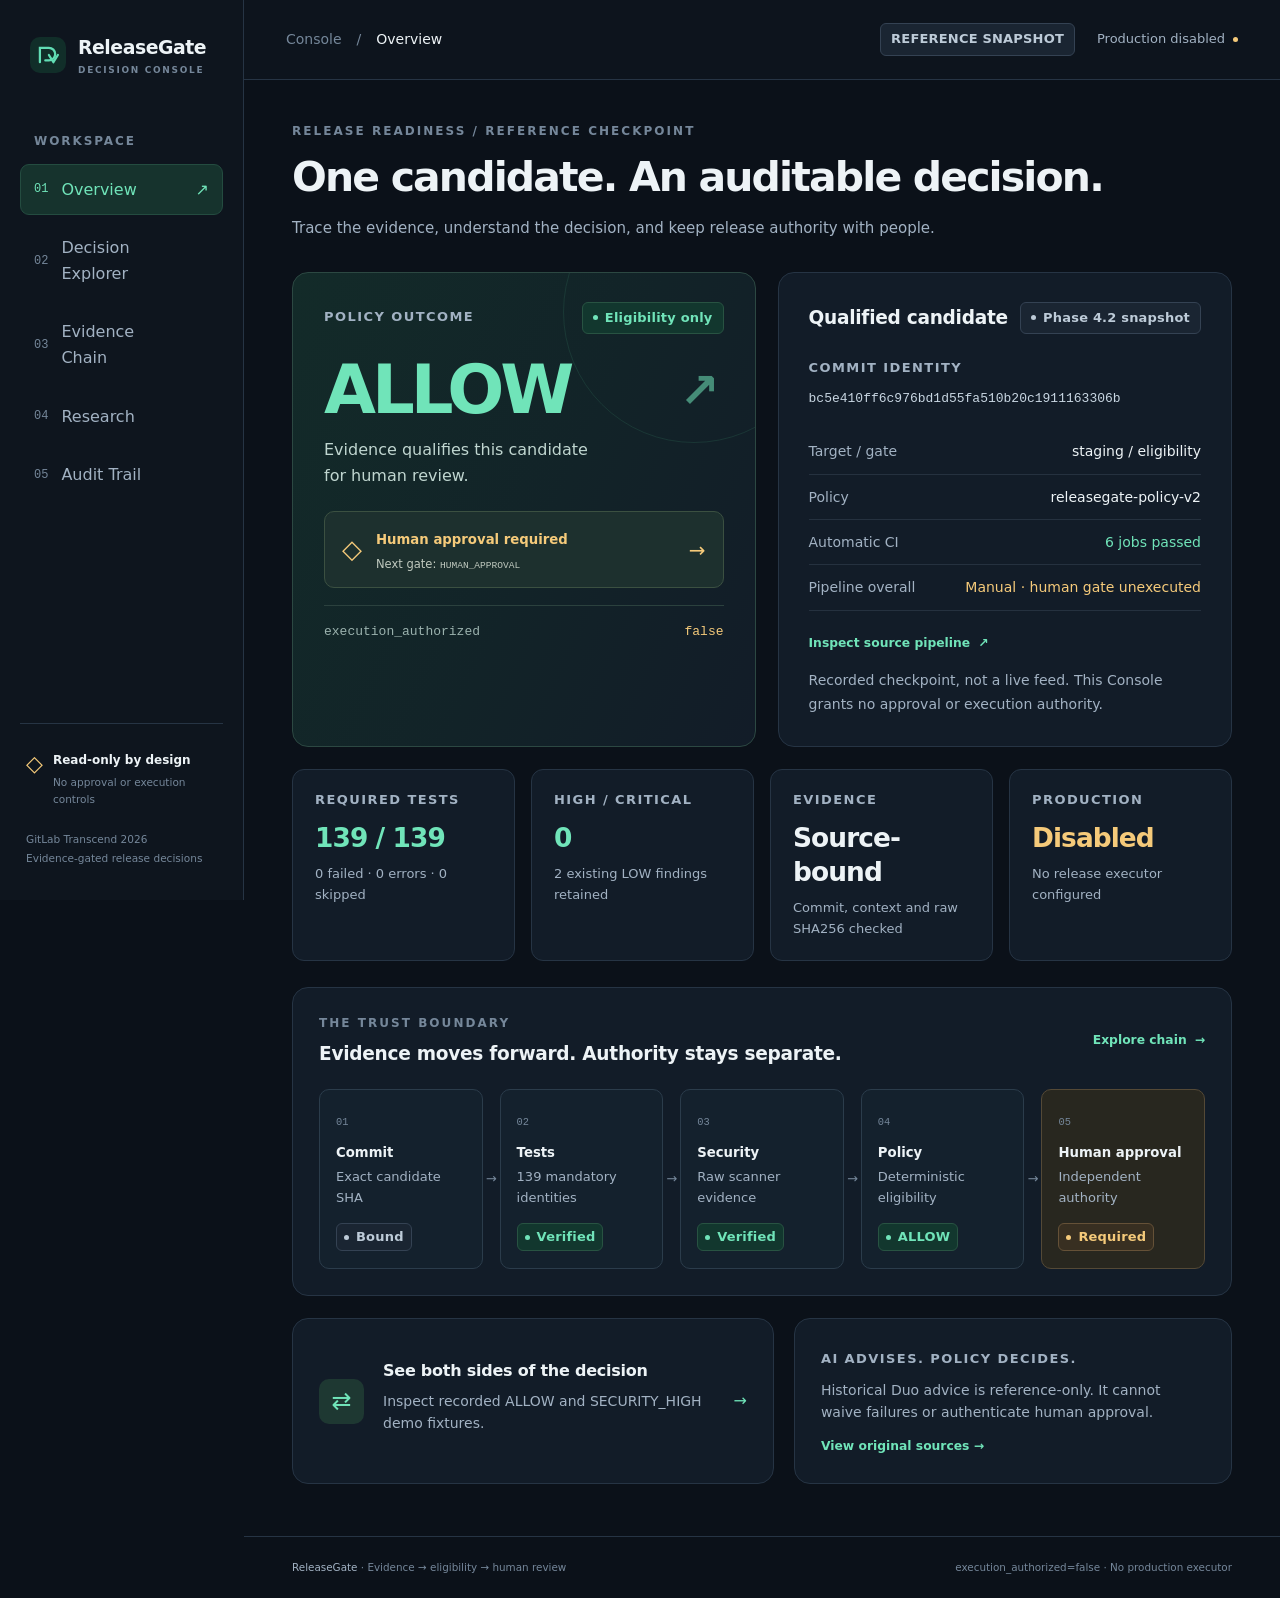
==== index.html @ 606addf7 "Publish reviewed read-only ReleaseGate static console" ====
<!doctype html>
<html lang="en"><head><meta charset="utf-8"><meta name="viewport" content="width=device-width, initial-scale=1"><meta name="color-scheme" content="dark"><meta name="description" content="ReleaseGate read-only DevSecOps Decision Console. Evidence, eligibility and human authority remain separate."><meta http-equiv="Content-Security-Policy" content="default-src &#x27;none&#x27;; script-src &#x27;self&#x27;; style-src &#x27;self&#x27;; img-src &#x27;self&#x27;; font-src &#x27;none&#x27;; connect-src &#x27;none&#x27;; object-src &#x27;none&#x27;; base-uri &#x27;none&#x27;; form-action &#x27;none&#x27;; frame-src &#x27;none&#x27;"><meta name="referrer" content="no-referrer"><title>Overview · ReleaseGate</title><link rel="icon" href="assets/mark.svg" type="image/svg+xml"><link rel="stylesheet" href="assets/console.css"><script src="assets/console.js" defer></script></head>
<body><a class="skip-link" href="#main-content">Skip to content</a><div class="app-shell"><aside class="sidebar" id="console-navigation"><a class="brand" href="index.html" aria-label="ReleaseGate overview"><img src="assets/mark.svg" alt="" width="36" height="36"><span>ReleaseGate<small>DECISION CONSOLE</small></span></a><p class="nav-label">WORKSPACE</p><nav aria-label="Primary navigation"><a href="index.html" aria-current="page"><span class="nav-number">01</span><span>Overview</span><span class="nav-arrow" aria-hidden="true">↗</span></a><a href="decision-explorer.html" ><span class="nav-number">02</span><span>Decision Explorer</span><span class="nav-arrow" aria-hidden="true">↗</span></a><a href="evidence-chain.html" ><span class="nav-number">03</span><span>Evidence Chain</span><span class="nav-arrow" aria-hidden="true">↗</span></a><a href="research.html" ><span class="nav-number">04</span><span>Research</span><span class="nav-arrow" aria-hidden="true">↗</span></a><a href="audit-trail.html" ><span class="nav-number">05</span><span>Audit Trail</span><span class="nav-arrow" aria-hidden="true">↗</span></a></nav><div class="sidebar-bottom"><div class="readonly-mark"><span aria-hidden="true">◇</span><div><strong>Read-only by design</strong><p>No approval or execution controls</p></div></div><p class="sidebar-caption">GitLab Transcend 2026<br>Evidence-gated release decisions</p></div></aside><div class="workspace"><header class="topbar"><button class="menu-button" aria-expanded="false" aria-controls="console-navigation" aria-label="Toggle navigation">☰</button><p><span>Console</span><span class="crumb-separator">/</span>Overview</p><div class="topbar-status"><span class="pill neutral">REFERENCE SNAPSHOT</span><span class="topbar-boundary">Production disabled <span class="status-dot pending" aria-hidden="true"></span></span></div></header><main id="main-content" tabindex="-1"><header class="page-heading"><p class="eyebrow">RELEASE READINESS / REFERENCE CHECKPOINT</p><h1>One candidate. An auditable decision.</h1><p class="lead">Trace the evidence, understand the decision, and keep release authority with people.</p></header>
    <div class="hero-grid">
      <section class="panel decision-hero"><div class="panel-top"><span class="label">POLICY OUTCOME</span><span class="pill allow"><span class="status-dot" aria-hidden="true"></span>Eligibility only</span></div>
        <div class="decision-word allow-text">ALLOW<span class="decision-symbol" aria-hidden="true">↗</span></div>
        <p class="hero-summary">Evidence qualifies this candidate<br>for human review.</p>
        <div class="gate-callout"><span class="gate-icon" aria-hidden="true">◇</span><div><strong>Human approval required</strong><p>Next gate: <code>HUMAN_APPROVAL</code></p></div><span class="gate-arrow" aria-hidden="true">→</span></div>
        <div class="code-line"><span>execution_authorized</span><strong>false</strong></div>
      </section>
      <section class="panel candidate-panel"><div class="panel-top"><h2>Qualified candidate</h2><span class="pill neutral"><span class="status-dot" aria-hidden="true"></span>Phase 4.2 snapshot</span></div>
        <p class="label spaced">COMMIT IDENTITY</p><code class="commit">bc5e410ff6c976bd1d55fa510b20c1911163306b</code>
        <dl class="facts"><div><dt>Target / gate</dt><dd>staging / eligibility</dd></div><div><dt>Policy</dt><dd>releasegate-policy-v2</dd></div><div><dt>Automatic CI</dt><dd class="allow-text">6 jobs passed</dd></div><div><dt>Pipeline overall</dt><dd class="pending-text">Manual · human gate unexecuted</dd></div></dl>
        <a class="text-link" href="https://gitlab.com/gitlab-ai-hackathon/transcend-october-2026/43343080/showcase/-/pipelines/2983447020" target="_blank" rel="noopener noreferrer">Inspect source pipeline <span aria-hidden="true">↗</span></a>
        <p class="source-note">Recorded checkpoint, not a live feed. This Console grants no approval or execution authority.</p>
      </section>
    </div>
    <div class="metrics-grid"><article class="metric allow"><p class="label">REQUIRED TESTS</p><p class="metric-value">139 / 139</p><p class="muted">0 failed · 0 errors · 0 skipped</p></article><article class="metric allow"><p class="label">HIGH / CRITICAL</p><p class="metric-value">0</p><p class="muted">2 existing LOW findings retained</p></article><article class="metric "><p class="label">EVIDENCE</p><p class="metric-value">Source-bound</p><p class="muted">Commit, context and raw SHA256 checked</p></article><article class="metric pending"><p class="label">PRODUCTION</p><p class="metric-value">Disabled</p><p class="muted">No release executor configured</p></article></div>
    <section class="panel"><div class="section-heading"><div><p class="eyebrow">THE TRUST BOUNDARY</p><h2>Evidence moves forward. Authority stays separate.</h2></div><a class="text-link" href="evidence-chain.html">Explore chain <span aria-hidden="true">→</span></a></div><ol class="chain"><li class="chain-step neutral"><span class="step-number">01</span><h3>Commit</h3><p>Exact candidate SHA</p><span class="pill neutral"><span class="status-dot" aria-hidden="true"></span>Bound</span></li><li class="chain-step allow"><span class="step-number">02</span><h3>Tests</h3><p>139 mandatory identities</p><span class="pill allow"><span class="status-dot" aria-hidden="true"></span>Verified</span></li><li class="chain-step allow"><span class="step-number">03</span><h3>Security</h3><p>Raw scanner evidence</p><span class="pill allow"><span class="status-dot" aria-hidden="true"></span>Verified</span></li><li class="chain-step allow"><span class="step-number">04</span><h3>Policy</h3><p>Deterministic eligibility</p><span class="pill allow"><span class="status-dot" aria-hidden="true"></span>ALLOW</span></li><li class="chain-step pending"><span class="step-number">05</span><h3>Human approval</h3><p>Independent authority</p><span class="pill pending"><span class="status-dot" aria-hidden="true"></span>Required</span></li></ol></section>
    <div class="bottom-grid"><a class="feature-link panel" href="decision-explorer.html"><span class="small-symbol" aria-hidden="true">⇄</span><div><h2>See both sides of the decision</h2><p>Inspect recorded ALLOW and SECURITY_HIGH demo fixtures.</p></div><span aria-hidden="true">→</span></a><aside class="panel quiet-panel"><span class="label">AI ADVISES. POLICY DECIDES.</span><p>Historical Duo advice is reference-only. It cannot waive failures or authenticate human approval.</p><a class="text-link" href="audit-trail.html">View original sources →</a></aside></div></main><footer class="footer"><p><strong>ReleaseGate</strong> · Evidence → eligibility → human review</p><p>execution_authorized=false · No production executor</p></footer></div></div><noscript><p class="noscript-note">JavaScript is disabled. Both demo cases remain available; all page links and evidence are readable.</p></noscript></body></html>
---- assets/console.css ----
@charset "UTF-8";
:root {
  color-scheme: dark;
  --canvas: #0b1119;
  --sidebar: #0e151e;
  --panel: #121c28;
  --panel-raised: #172332;
  --border: #263444;
  --text: #edf3f6;
  --muted: #a2b2c3;
  --subtle: #75879a;
  --emerald: #70e4b9;
  --emerald-bg: #12372e;
  --rose: #ff9aa9;
  --rose-bg: #3a202b;
  --amber: #f5ca7a;
  --amber-bg: #382f21;
  --focus: #a5f4d7;
  --radius: 16px;
  font-family: "Segoe UI Variable", "Segoe UI", system-ui, sans-serif;
  font-size: 16px;
}
* {
  box-sizing: border-box;
}
body {
  margin: 0;
  background: var(--canvas);
  color: var(--text);
  line-height: 1.6;
}
a {
  color: inherit;
  text-decoration: none;
}
button {
  font: inherit;
}
button,
a {
  -webkit-tap-highlight-color: transparent;
}
button {
  cursor: pointer;
}
img {
  max-width: 100%;
}
code {
  font-family: "Cascadia Code", Consolas, monospace;
  font-size: 0.83em;
  overflow-wrap: anywhere;
}
h1,
h2,
h3,
p {
  margin: 0;
}
h1 {
  font-size: clamp(2rem, 3.2vw, 3.25rem);
  line-height: 1.15;
  letter-spacing: -0.045em;
  font-weight: 650;
}
h2 {
  font-size: 1.16rem;
  line-height: 1.4;
  letter-spacing: -0.015em;
  font-weight: 600;
}
h3 {
  font-size: 1rem;
  font-weight: 600;
}
p {
  overflow-wrap: anywhere;
}
a:focus-visible,
button:focus-visible,
summary:focus-visible,
[tabindex]:focus-visible {
  outline: 3px solid var(--focus);
  outline-offset: 5px;
  border-radius: 5px;
}
[hidden] {
  display: none !important;
}
.sr-only {
  position: absolute;
  width: 1px;
  height: 1px;
  padding: 0;
  overflow: hidden;
  clip: rect(0, 0, 0, 0);
  white-space: nowrap;
  border: 0;
}
.skip-link {
  position: fixed;
  top: -100px;
  left: 20px;
  padding: 12px 20px;
  background: var(--emerald);
  color: #071e17;
  z-index: 100;
}
.skip-link:focus {
  top: 16px;
}
.app-shell {
  display: grid;
  grid-template-columns: 244px minmax(0, 1fr);
  min-height: 100vh;
}
.sidebar {
  background: var(--sidebar);
  border-right: 1px solid var(--border);
  position: fixed;
  width: 244px;
  height: 100vh;
  display: flex;
  flex-direction: column;
  padding: 32px 20px;
  z-index: 20;
}
.brand {
  display: flex;
  align-items: center;
  gap: 12px;
  padding: 0 10px;
  font-size: 1.18rem;
  font-weight: 650;
  letter-spacing: -0.025em;
}
.brand small {
  display: block;
  font-size: 0.56rem;
  letter-spacing: 0.19em;
  color: var(--subtle);
  font-weight: 600;
  margin-top: 1px;
}
.nav-label {
  font-size: 0.65rem;
  font-weight: 650;
  letter-spacing: 0.16em;
  color: var(--subtle);
  margin: 54px 14px 13px;
}
.sidebar nav {
  display: grid;
  gap: 7px;
}
.sidebar nav a {
  display: flex;
  align-items: center;
  gap: 13px;
  padding: 12px 13px;
  border: 1px solid transparent;
  border-radius: 9px;
  font-size: 0.88rem;
  color: var(--muted);
  transition:
    background 0.16s ease,
    color 0.16s ease;
}
.nav-number {
  font:
    11px "Cascadia Code",
    Consolas,
    monospace;
  color: var(--subtle);
}
.nav-arrow {
  margin-left: auto;
  opacity: 0;
}
.sidebar nav a:hover {
  background: #182330;
  color: var(--text);
}
.sidebar nav a[aria-current="page"] {
  background: #16332d;
  border-color: #244c40;
  color: var(--emerald);
}
.sidebar nav a[aria-current="page"] .nav-number {
  color: var(--emerald);
}
.sidebar nav a[aria-current="page"] .nav-arrow {
  opacity: 1;
}
.sidebar-bottom {
  margin-top: auto;
}
.readonly-mark {
  display: flex;
  gap: 10px;
  border-top: 1px solid var(--border);
  padding: 22px 6px;
}
.readonly-mark > span {
  font-size: 22px;
  color: var(--amber);
}
.readonly-mark strong {
  font-size: 0.75rem;
  font-weight: 550;
}
.readonly-mark p {
  font-size: 0.66rem;
  color: var(--subtle);
  margin-top: 3px;
}
.sidebar-caption {
  font-size: 0.66rem;
  line-height: 1.8;
  color: var(--subtle);
  padding: 0 6px;
}
.workspace {
  grid-column: 2;
  min-width: 0;
}
.topbar {
  height: 80px;
  padding: 0 42px;
  border-bottom: 1px solid var(--border);
  display: flex;
  align-items: center;
  justify-content: space-between;
  gap: 12px;
  font-size: 0.8rem;
  background: #0d141d;
}
.topbar > p {
  display: flex;
  gap: 15px;
  align-items: center;
  white-space: nowrap;
}
.topbar > p > span:first-child,
.crumb-separator {
  color: var(--subtle);
}
.topbar-status {
  display: flex;
  align-items: center;
  gap: 22px;
}
.topbar-boundary {
  display: flex;
  align-items: center;
  gap: 8px;
  color: var(--muted);
  font-size: 0.72rem;
}
.menu-button {
  display: none;
}
main {
  max-width: 1600px;
  margin: auto;
  padding: 42px 48px 52px;
}
.page-heading {
  margin-bottom: 30px;
}
.eyebrow {
  font-size: 0.63rem;
  font-weight: 650;
  letter-spacing: 0.17em;
  color: var(--subtle);
  margin-bottom: 13px;
}
.lead {
  max-width: 830px;
  color: var(--muted);
  margin-top: 14px;
  font-size: 0.94rem;
  line-height: 1.75;
}
.label {
  font-size: 0.66rem;
  font-weight: 650;
  letter-spacing: 0.11em;
  color: var(--muted);
}
.muted {
  color: var(--muted);
  font-size: 0.75rem;
}
.pill {
  display: inline-flex;
  gap: 7px;
  align-items: center;
  font-size: 0.64rem;
  line-height: 1.4;
  font-weight: 600;
  padding: 6px 10px;
  border: 1px solid #354354;
  border-radius: 6px;
  white-space: nowrap;
  letter-spacing: 0.015em;
}
.pill.neutral {
  background: #1a2532;
  color: #bdcbd8;
  border-color: #344253;
}
.pill.allow {
  background: var(--emerald-bg);
  color: var(--emerald);
  border-color: #285342;
}
.pill.deny {
  background: var(--rose-bg);
  color: var(--rose);
  border-color: #68404e;
}
.pill.pending {
  background: var(--amber-bg);
  color: var(--amber);
  border-color: #655137;
}
.status-dot {
  width: 5px;
  height: 5px;
  border-radius: 50%;
  background: currentColor;
  display: inline-block;
  flex: none;
}
.status-dot.pending {
  color: var(--amber);
}
.panel {
  background: var(--panel);
  border: 1px solid var(--border);
  border-radius: var(--radius);
  padding: 26px;
  min-width: 0;
}
.panel-top {
  display: flex;
  gap: 12px;
  align-items: center;
  justify-content: space-between;
}
.hero-grid {
  display: grid;
  grid-template-columns: 1.02fr 1fr;
  gap: 22px;
  margin-bottom: 22px;
}
.decision-hero {
  position: relative;
  overflow: hidden;
  background: linear-gradient(115deg, #132b29 0%, #122328 55%, #121c28 100%);
  border-color: #2c4842;
  padding: 29px 31px;
}
.decision-hero:after {
  content: "";
  position: absolute;
  right: -70px;
  top: -92px;
  width: 260px;
  height: 260px;
  border: 1px solid #255046;
  border-radius: 50%;
  pointer-events: none;
  opacity: 0.45;
}
.decision-word {
  font-size: 4.2rem;
  line-height: 1.15;
  letter-spacing: -0.06em;
  font-weight: 650;
  margin: 18px 0 8px;
  display: flex;
  align-items: center;
  justify-content: space-between;
}
.decision-symbol {
  font-size: 3rem;
  opacity: 0.55;
  margin-right: 8px;
}
.allow-text {
  color: var(--emerald);
}
.deny-text {
  color: var(--rose);
}
.pending-text {
  color: var(--amber);
}
.hero-summary {
  font-size: 1rem;
  color: #c0d6d0;
  line-height: 1.6;
}
.gate-callout {
  margin-top: 23px;
  display: flex;
  gap: 14px;
  align-items: center;
  background: #1d302e;
  border: 1px solid #3b5041;
  border-radius: 10px;
  padding: 14px 17px;
}
.gate-icon {
  font-size: 26px;
  color: var(--amber);
}
.gate-callout strong {
  font-size: 0.83rem;
  color: var(--amber);
  font-weight: 550;
}
.gate-callout p {
  font-size: 0.72rem;
  color: #c0c9bf;
  margin-top: 3px;
}
.gate-arrow {
  margin-left: auto;
  color: var(--amber);
  font-size: 20px;
}
.code-line {
  margin-top: 17px;
  padding-top: 16px;
  border-top: 1px solid #2b413e;
  display: flex;
  justify-content: space-between;
  gap: 12px;
  font-family: "Cascadia Code", Consolas, monospace;
  font-size: 0.69rem;
  overflow-wrap: anywhere;
}
.code-line span {
  color: #9bb2ae;
}
.code-line strong {
  font-weight: 500;
  color: var(--amber);
}
.candidate-panel {
  padding: 29px 30px;
}
.spaced {
  margin-top: 24px;
}
.commit {
  display: block;
  font-size: 0.72rem;
  color: #c8d6e2;
  line-height: 1.9;
  overflow-wrap: anywhere;
  margin-top: 8px;
}
.facts {
  margin: 18px 0;
}
.facts > div {
  display: flex;
  justify-content: space-between;
  gap: 18px;
  border-bottom: 1px solid #25313f;
  padding: 11px 0;
  font-size: 0.78rem;
}
.facts dt {
  color: var(--muted);
}
.facts dd {
  margin: 0;
  text-align: right;
  max-width: 65%;
  overflow-wrap: anywhere;
}
.text-link {
  display: inline-flex;
  align-items: center;
  gap: 8px;
  font-size: 0.77rem;
  color: var(--emerald);
  font-weight: 550;
}
.text-link:hover {
  text-decoration: underline;
  text-underline-offset: 4px;
}
.source-note {
  font-size: 0.69rem;
  color: var(--muted);
  line-height: 1.8;
  margin-top: 15px;
  overflow-wrap: anywhere;
}
.metrics-grid {
  display: grid;
  grid-template-columns: repeat(4, minmax(0, 1fr));
  gap: 16px;
  margin-bottom: 26px;
}
.metric {
  background: var(--panel);
  border: 1px solid var(--border);
  border-radius: 12px;
  padding: 20px 22px;
  min-width: 0;
}
.metric-value {
  font-size: 1.65rem;
  line-height: 1.3;
  letter-spacing: -0.035em;
  font-weight: 600;
  margin: 10px 0 9px;
}
.metric.allow .metric-value {
  color: var(--emerald);
}
.metric.pending .metric-value {
  color: var(--amber);
}
.metric .muted {
  font-size: 0.68rem;
}
.section-heading {
  display: flex;
  justify-content: space-between;
  align-items: center;
  gap: 18px;
  margin-bottom: 22px;
}
.section-heading .eyebrow {
  margin-bottom: 8px;
}
.chain {
  list-style: none;
  display: grid;
  grid-template-columns: repeat(5, minmax(0, 1fr));
  gap: 17px;
  padding: 0;
  margin: 0;
}
.chain-step {
  position: relative;
  padding: 17px 16px;
  border: 1px solid #2b3c4b;
  border-radius: 10px;
  background: #14212d;
}
.chain-step:not(:last-child):after {
  content: "→";
  position: absolute;
  right: -15px;
  top: 50%;
  transform: translateY(-50%);
  color: var(--subtle);
  font-size: 13px;
}
.chain-step.pending {
  background: #28271f;
  border-color: #544936;
}
.step-number {
  font-size: 0.65rem;
  font-family: Consolas, monospace;
  color: var(--subtle);
}
.chain-step h3 {
  font-size: 0.83rem;
  margin: 9px 0 4px;
}
.chain-step p {
  font-size: 0.65rem;
  color: var(--muted);
  line-height: 1.6;
  margin-bottom: 13px;
  min-height: 2.2em;
}
.chain-step .pill {
  padding: 4px 7px;
  font-size: 0.58rem;
}
.bottom-grid {
  display: grid;
  grid-template-columns: 1.1fr 1fr;
  gap: 20px;
  margin-top: 22px;
}
.feature-link {
  display: flex;
  gap: 19px;
  align-items: center;
  transition: border-color 0.16s;
}
.feature-link:hover {
  border-color: #4b7366;
}
.feature-link h2 {
  font-size: 1rem;
}
.feature-link p,
.quiet-panel p {
  font-size: 0.75rem;
  color: var(--muted);
  margin: 8px 0;
}
.feature-link > span:last-child {
  margin-left: auto;
  color: var(--emerald);
}
.small-symbol {
  width: 45px;
  height: 45px;
  border-radius: 10px;
  display: grid;
  place-items: center;
  background: #1e3832;
  color: var(--emerald);
  font-size: 24px;
  flex: none;
}
.quiet-panel .text-link {
  margin-top: 4px;
}
.footer {
  max-width: 1600px;
  margin: auto;
  padding: 22px 48px;
  border-top: 1px solid var(--border);
  display: flex;
  justify-content: space-between;
  gap: 20px;
  font-size: 0.65rem;
  color: var(--subtle);
}
.footer strong {
  color: var(--muted);
  font-weight: 500;
}
.case-navigation {
  display: grid;
  grid-template-columns: 1fr 1fr;
  gap: 16px;
  margin-bottom: 22px;
}
.case-choice {
  display: flex;
  align-items: center;
  gap: 16px;
  padding: 18px 22px;
  border-radius: 12px;
  background: var(--panel);
  border: 1px solid var(--border);
  transition: border-color 0.16s;
}
.case-choice:hover {
  border-color: #668879;
}
.case-choice[aria-current="true"] {
  border-color: var(--emerald);
  background: #163029;
}
.case-choice[data-case-link="negative"][aria-current="true"] {
  border-color: #d98094;
  background: #2a202a;
}
.case-choice > span:nth-child(2) {
  display: flex;
  flex-direction: column;
  gap: 3px;
}
.case-choice strong {
  font-size: 0.87rem;
  font-weight: 550;
}
.case-choice small {
  color: var(--muted);
  font-size: 0.71rem;
}
.case-choice .pill {
  margin-left: auto;
  font-size: 0.58rem;
}
.case-choice-icon {
  font-size: 28px;
}
.fixture-banner {
  padding: 12px 18px;
  background: #28271f;
  border: 1px solid #574a34;
  border-radius: 9px;
  display: flex;
  align-items: center;
  gap: 18px;
  font-size: 0.73rem;
  margin-bottom: 22px;
  color: #d0c5b1;
}
.fixture-banner strong {
  color: var(--amber);
  font-size: 0.63rem;
  letter-spacing: 0.1em;
  flex: none;
}
.case-verdict .decision-word {
  margin: 13px 0;
}
.case-verdict.allow {
  border-color: #2b5f4e;
  background: linear-gradient(130deg, #17322c, #121c28);
}
.case-verdict.deny {
  border-color: #69404d;
  background: linear-gradient(130deg, #34212b, #151e29);
}
.reason-list {
  padding-left: 20px;
  margin: 17px 0;
  color: var(--muted);
  font-size: 0.83rem;
}
.detail-grid {
  display: grid;
  grid-template-columns: 1.4fr 1fr;
  gap: 22px;
  margin-bottom: 22px;
}
.table-wrap {
  overflow-x: auto;
  margin-top: 16px;
}
table {
  width: 100%;
  border-collapse: collapse;
  text-align: left;
  font-size: 0.78rem;
}
caption {
  text-align: left;
  font-size: 0.68rem;
  color: var(--subtle);
  margin-bottom: 14px;
}
th {
  color: var(--muted);
  font-size: 0.64rem;
  font-weight: 600;
  letter-spacing: 0.06em;
  text-transform: uppercase;
}
td,
th {
  padding: 14px 10px;
  border-bottom: 1px solid #283443;
}
td:first-child,
th:first-child {
  padding-left: 0;
}
td:last-child,
th:last-child {
  padding-right: 0;
}
.severity {
  font-size: 0.6rem;
  letter-spacing: 0.08em;
  font-weight: 600;
}
.severity.deny {
  color: var(--rose);
}
.severity.pending {
  color: var(--amber);
}
.file-cell code {
  display: block;
  max-width: 350px;
}
.file-cell > span {
  font-size: 0.64rem;
  color: var(--subtle);
}
.boundary-panel {
  border-color: #554a36;
  background: linear-gradient(120deg, #26261f, #161e26);
}
.boundary-mark {
  font-size: 30px;
  color: var(--amber);
  display: block;
  margin-bottom: 10px;
}
.boundary-panel h2 {
  font-size: 1.4rem;
  margin-bottom: 14px;
}
.boundary-panel > p:not(.eyebrow) {
  font-size: 0.83rem;
  line-height: 1.9;
  color: #c6c4b8;
  margin-bottom: 17px;
}
.boundary-panel .code-line {
  margin: 20px 0;
  border-color: #484736;
}
.binding-list {
  margin: 22px 0 0;
}
.binding-list > div {
  padding: 15px 0;
  border-top: 1px solid var(--border);
}
.binding-list dt {
  color: var(--muted);
  font-size: 0.72rem;
}
.binding-list dd {
  margin: 7px 0 0;
  font-size: 0.83rem;
  overflow-wrap: anywhere;
}
.binding-list code {
  font-size: 0.76rem;
}
.chain-feature {
  margin-bottom: 22px;
  padding: 30px;
}
.chain-feature .chain-step {
  padding: 24px 20px;
}
.chain-feature .chain-step h3 {
  font-size: 1rem;
}
.chain-feature .chain-step p {
  font-size: 0.74rem;
}
.boundary-divider {
  display: grid;
  grid-template-columns: 4fr 1fr;
  gap: 18px;
  color: var(--muted);
  font-size: 0.65rem;
  margin-top: 23px;
}
.boundary-divider span {
  padding-top: 12px;
  border-top: 1px solid #35554c;
}
.boundary-divider span:last-child {
  color: var(--amber);
  border-color: #695538;
}
.rule-grid {
  display: grid;
  grid-template-columns: repeat(3, minmax(0, 1fr));
  gap: 28px;
  margin-top: 24px;
}
.rule-grid article > span {
  font-size: 0.61rem;
  letter-spacing: 0.1em;
}
.rule-grid h3 {
  margin: 9px 0;
}
.rule-grid p {
  font-size: 0.78rem;
  color: var(--muted);
}
.research-metrics {
  display: grid;
  grid-template-columns: repeat(5, minmax(0, 1fr));
  gap: 16px;
  margin-bottom: 22px;
}
.research-limit {
  display: flex;
  align-items: flex-start;
  gap: 16px;
  padding: 19px 23px;
  border: 1px solid #5c503a;
  border-radius: 10px;
  background: #26251f;
  margin-bottom: 24px;
  font-size: 0.8rem;
  color: #c9c4b6;
}
.research-limit > span {
  color: var(--amber);
  font-size: 20px;
}
.research-limit strong {
  color: #f0d49e;
  font-weight: 550;
}
.scenario-table {
  font-size: 0.75rem;
}
.scenario-table td:first-child {
  font-weight: 500;
}
.row-index {
  color: var(--subtle);
  font-size: 0.65rem;
  margin-right: 17px;
  font-family: Consolas, monospace;
}
.scenario-table td:nth-child(3) {
  color: var(--muted);
  font-size: 0.68rem;
}
.scenario-table td:last-child {
  white-space: nowrap;
}
.scenario-table td:last-child > strong {
  font-size: 0.7rem;
  font-weight: 500;
  color: var(--emerald);
}
.result-track {
  display: inline-block;
  width: 64px;
  height: 4px;
  background: #253c34;
  border-radius: 4px;
  vertical-align: middle;
  margin-right: 14px;
}
.result-track i {
  display: block;
  width: 100%;
  height: 100%;
  background: #67d6ae;
  border-radius: 4px;
}
.provenance-panel {
  margin-top: 22px;
}
.audit-grid {
  display: grid;
  grid-template-columns: 1fr 1fr;
  gap: 22px;
  margin-bottom: 22px;
}
.audit-card {
  display: flex;
  flex-direction: column;
  align-items: flex-start;
}
.audit-card > p:not(.eyebrow) {
  font-size: 0.83rem;
  color: var(--muted);
  margin: 14px 0 22px;
  max-width: 550px;
}
.audit-card .text-link {
  margin-top: auto;
}
.merge-grid {
  display: grid;
  grid-template-columns: 1fr 1fr;
  gap: 40px;
}
.merge-grid > article {
  display: flex;
  gap: 18px;
  min-width: 0;
}
.merge-grid > article > div {
  min-width: 0;
}
.source-logo {
  display: grid;
  place-items: center;
  background: #22303e;
  border: 1px solid #344454;
  border-radius: 9px;
  width: 40px;
  height: 40px;
  font-size: 0.66rem;
  color: var(--muted);
  flex: none;
}
.merge-grid p {
  font-size: 0.72rem;
  color: var(--subtle);
  margin-top: 5px;
}
.merge-grid .commit {
  margin: 10px 0 14px;
}
.advisory-record {
  display: grid;
  grid-template-columns: 1.4fr 1fr;
  gap: 40px;
  margin-top: 22px;
}
.advisory-record > div > p:not(.eyebrow) {
  font-size: 0.8rem;
  color: var(--muted);
  margin-top: 14px;
}
.advisory-record aside {
  border-left: 1px solid var(--border);
  padding-left: 30px;
}
.advisory-record aside strong {
  display: block;
  margin: 12px 0;
  color: var(--amber);
  font-weight: 550;
}
.advisory-record aside > p:not(.label) {
  font-size: 0.75rem;
  line-height: 2;
  color: var(--muted);
  margin-bottom: 13px;
}
.noscript-note {
  padding: 20px;
  color: var(--amber);
  font-size: 0.8rem;
  text-align: center;
}
@media (min-width: 1700px) {
  main {
    padding-top: 44px;
  }
  .hero-summary {
    font-size: 1.08rem;
  }
  .hero-grid {
    gap: 24px;
  }
  .decision-word {
    font-size: 4.8rem;
  }
  .chain-step h3 {
    font-size: 0.93rem;
  }
  .chain-step p {
    font-size: 0.72rem;
  }
  .metric-value {
    font-size: 1.9rem;
  }
}
@media (max-width: 1190px) {
  .app-shell {
    grid-template-columns: 208px minmax(0, 1fr);
  }
  .sidebar {
    width: 208px;
    padding: 28px 14px;
  }
  .brand {
    padding: 0 5px;
    font-size: 1.1rem;
    gap: 9px;
  }
  .sidebar nav a {
    font-size: 0.78rem;
    padding: 11px 8px;
    gap: 9px;
  }
  main {
    padding: 32px 28px;
  }
  .topbar {
    padding: 0 28px;
  }
  .topbar-status {
    gap: 12px;
  }
  .topbar-boundary {
    display: none;
  }
  .hero-grid {
    grid-template-columns: 1fr;
  }
  .decision-word {
    font-size: 3.8rem;
  }
  .hero-summary br {
    display: none;
  }
  .metrics-grid {
    grid-template-columns: repeat(2, minmax(0, 1fr));
  }
  .bottom-grid,
  .detail-grid {
    grid-template-columns: 1fr;
  }
  .chain {
    gap: 12px;
  }
  .chain-step {
    padding: 13px 9px;
  }
  .chain-step:not(:last-child):after {
    right: -12px;
  }
  .chain-feature .chain-step {
    padding: 17px 10px;
  }
  .chain-feature .chain-step h3 {
    font-size: 0.8rem;
  }
  .chain-feature .chain-step p {
    font-size: 0.65rem;
  }
  .research-metrics {
    grid-template-columns: repeat(3, minmax(0, 1fr));
  }
  .case-choice {
    padding: 15px;
    gap: 10px;
  }
  .case-choice .pill {
    display: none;
  }
  .merge-grid {
    gap: 22px;
  }
  .advisory-record {
    grid-template-columns: 1fr;
  }
  .advisory-record aside {
    border-left: 0;
    border-top: 1px solid var(--border);
    padding: 22px 0 0;
  }
  .footer {
    padding: 20px 28px;
    flex-wrap: wrap;
  }
}
@media (max-width: 760px) {
  .app-shell {
    display: block;
  }
  .sidebar {
    position: static;
    width: auto;
    height: auto;
    border-right: 0;
    border-bottom: 1px solid var(--border);
    padding: 22px 20px;
  }
  .brand {
    padding: 0;
    font-size: 1.18rem;
  }
  .nav-label,
  .sidebar-bottom {
    display: none;
  }
  .sidebar nav {
    grid-template-columns: repeat(2, minmax(0, 1fr));
    gap: 7px;
    margin-top: 21px;
  }
  .sidebar nav a {
    font-size: 0.8rem;
    padding: 11px 13px;
  }
  .sidebar nav a:last-child {
    grid-column: 1/-1;
  }
  .workspace {
    width: 100%;
  }
  .topbar {
    height: 62px;
    padding: 0 20px;
  }
  .topbar > p {
    font-size: 0.71rem;
    gap: 9px;
  }
  .topbar-status .pill {
    font-size: 0.52rem;
    padding: 5px 7px;
  }
  .menu-button {
    display: inline-flex;
    align-items: center;
    justify-content: center;
    background: #1c2a36;
    color: var(--text);
    border: 1px solid #364b5c;
    border-radius: 6px;
    width: 36px;
    height: 34px;
    font-size: 18px;
    flex: none;
  }
  body.js-navigation .sidebar {
    display: none;
  }
  body.js-navigation.navigation-open .sidebar {
    display: flex;
  }
  .topbar > p {
    margin-right: auto;
  }
  main {
    padding: 28px 19px 34px;
  }
  .page-heading {
    margin-bottom: 24px;
  }
  h1 {
    font-size: 2.05rem;
  }
  .lead {
    font-size: 0.85rem;
  }
  .eyebrow {
    font-size: 0.58rem;
    line-height: 1.8;
  }
  .panel {
    padding: 22px 19px;
    border-radius: 12px;
  }
  .decision-hero,
  .candidate-panel {
    padding: 23px;
  }
  .decision-word {
    font-size: 3.7rem;
  }
  .hero-summary {
    font-size: 0.9rem;
  }
  .gate-callout {
    padding: 12px;
    gap: 10px;
  }
  .gate-callout strong {
    font-size: 0.76rem;
  }
  .gate-callout p {
    font-size: 0.65rem;
  }
  .facts > div {
    font-size: 0.73rem;
  }
  .metrics-grid {
    gap: 12px;
  }
  .metric {
    padding: 16px 15px;
  }
  .metric-value {
    font-size: 1.45rem;
  }
  .metric .label {
    font-size: 0.58rem;
  }
  .metric .muted {
    font-size: 0.62rem;
  }
  .section-heading {
    align-items: flex-start;
    flex-direction: column;
  }
  .section-heading h2 {
    font-size: 1.05rem;
  }
  .chain {
    grid-template-columns: 1fr;
    gap: 17px;
  }
  .chain-step {
    padding: 16px 18px;
    display: grid;
    grid-template-columns: 28px 1fr auto;
    align-items: center;
    gap: 3px 10px;
  }
  .chain-step h3 {
    margin: 0;
    font-size: 0.9rem;
  }
  .chain-step p {
    grid-column: 2;
    grid-row: 2;
    margin: 0;
    min-height: 0;
    font-size: 0.7rem;
  }
  .chain-step .pill {
    grid-column: 3;
    grid-row: 1/3;
  }
  .chain-step:not(:last-child):after {
    content: "↓";
    right: auto;
    left: 27px;
    top: auto;
    bottom: -21px;
    transform: none;
  }
  .chain-feature .chain-step {
    padding: 18px 16px;
  }
  .chain-feature .chain-step h3 {
    font-size: 0.9rem;
  }
  .boundary-divider {
    grid-template-columns: 1fr;
    gap: 10px;
  }
  .rule-grid {
    grid-template-columns: 1fr;
    gap: 22px;
  }
  .case-navigation {
    grid-template-columns: 1fr;
    gap: 11px;
  }
  .case-choice {
    padding: 15px 18px;
  }
  .case-choice .pill {
    display: inline-flex;
    margin-left: auto;
    font-size: 0.5rem;
  }
  .fixture-banner {
    flex-direction: column;
    align-items: flex-start;
    gap: 6px;
    font-size: 0.68rem;
    padding: 12px 15px;
  }
  .detail-grid {
    gap: 16px;
  }
  .case-panel .hero-grid {
    gap: 16px;
  }
  .research-metrics {
    grid-template-columns: repeat(2, minmax(0, 1fr));
    gap: 12px;
  }
  .research-metrics .metric:last-child {
    grid-column: 1/-1;
  }
  .research-limit {
    font-size: 0.73rem;
    padding: 16px;
    gap: 10px;
  }
  .scenario-table {
    min-width: 550px;
  }
  .row-index {
    margin-right: 9px;
  }
  .table-wrap {
    max-width: 100%;
  }
  .binding-list code {
    font-size: 0.7rem;
  }
  .audit-grid,
  .merge-grid {
    grid-template-columns: 1fr;
    gap: 16px;
  }
  .audit-card > p:not(.eyebrow) {
    font-size: 0.8rem;
  }
  .merge-grid > article {
    padding: 10px 0;
  }
  .advisory-record {
    gap: 20px;
  }
  .footer {
    font-size: 0.6rem;
    padding: 18px 20px;
    gap: 8px;
  }
  .feature-link {
    gap: 13px;
  }
  .feature-link h2 {
    font-size: 0.95rem;
  }
  .feature-link p {
    font-size: 0.72rem;
  }
}
@media (prefers-reduced-motion: reduce) {
  *,
  *:before,
  *:after {
    animation: none !important;
    transition: none !important;
    scroll-behavior: auto !important;
  }
}
@media (max-width: 360px) {
  .topbar-status {
    display: none;
  }
  .case-choice {
    flex-wrap: wrap;
  }
  .case-choice > span:nth-child(2) {
    min-width: 0;
  }
  .case-choice .pill {
    margin-left: 38px;
  }
  .facts > div {
    flex-wrap: wrap;
  }
  .facts dd {
    max-width: 100%;
    text-align: left;
  }
  .code-line {
    font-size: 0.63rem;
  }
}

/* Recording-scale typography; preserve the existing mobile layout and visual system. */
@media (min-width: 1200px) {
  .sidebar nav a {
    font-size: 1rem;
  }
  .nav-label,
  .nav-number,
  .eyebrow {
    font-size: 0.75rem;
  }
  .topbar {
    font-size: 0.875rem;
  }
  .topbar-boundary,
  .label,
  .pill,
  .code-line,
  .commit,
  .metric .muted,
  .chain-step p,
  .chain-step .pill {
    font-size: 0.8125rem;
  }
  .source-note,
  .facts > div,
  .fixture-banner,
  .case-choice small,
  .feature-link p,
  .quiet-panel p {
    font-size: 0.875rem;
  }
  .source-note {
    line-height: 1.7;
  }
  .fixture-banner strong {
    font-size: 0.8125rem;
    letter-spacing: 0.08em;
  }
  .case-choice strong {
    font-size: 1rem;
  }
  .case-choice .pill {
    font-size: 0.75rem;
  }
  .scenario-table {
    font-size: 0.875rem;
  }
  .scenario-table td:nth-child(3),
  .scenario-table td:last-child > strong {
    font-size: 0.8125rem;
  }
}
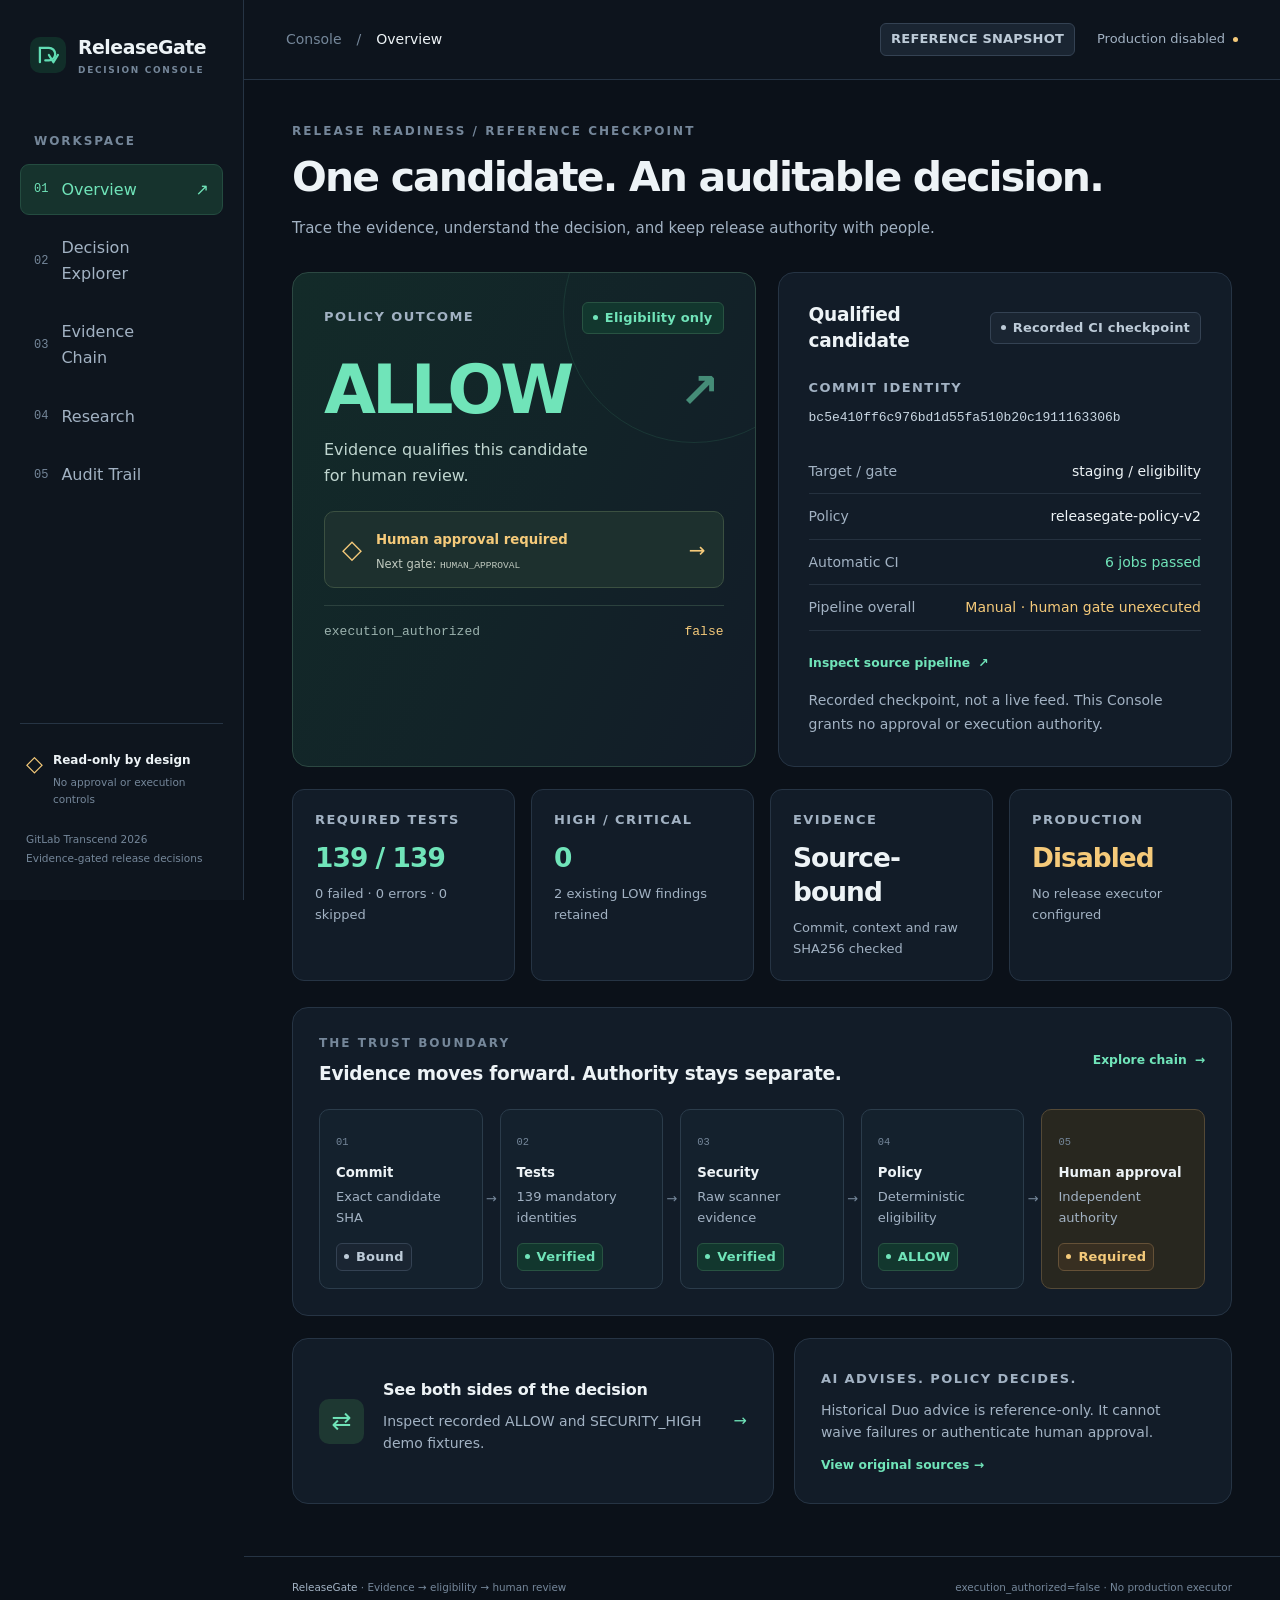
==== commit c05f837c: "Publish approved ReleaseGate product copy" ====
--- a/index.html
+++ b/index.html
@@ -8,7 +8,7 @@
         <div class="gate-callout"><span class="gate-icon" aria-hidden="true">◇</span><div><strong>Human approval required</strong><p>Next gate: <code>HUMAN_APPROVAL</code></p></div><span class="gate-arrow" aria-hidden="true">→</span></div>
         <div class="code-line"><span>execution_authorized</span><strong>false</strong></div>
       </section>
-      <section class="panel candidate-panel"><div class="panel-top"><h2>Qualified candidate</h2><span class="pill neutral"><span class="status-dot" aria-hidden="true"></span>Phase 4.2 snapshot</span></div>
+      <section class="panel candidate-panel"><div class="panel-top"><h2>Qualified candidate</h2><span class="pill neutral"><span class="status-dot" aria-hidden="true"></span>Recorded CI checkpoint</span></div>
         <p class="label spaced">COMMIT IDENTITY</p><code class="commit">bc5e410ff6c976bd1d55fa510b20c1911163306b</code>
         <dl class="facts"><div><dt>Target / gate</dt><dd>staging / eligibility</dd></div><div><dt>Policy</dt><dd>releasegate-policy-v2</dd></div><div><dt>Automatic CI</dt><dd class="allow-text">6 jobs passed</dd></div><div><dt>Pipeline overall</dt><dd class="pending-text">Manual · human gate unexecuted</dd></div></dl>
         <a class="text-link" href="https://gitlab.com/gitlab-ai-hackathon/transcend-october-2026/43343080/showcase/-/pipelines/2983447020" target="_blank" rel="noopener noreferrer">Inspect source pipeline <span aria-hidden="true">↗</span></a>
